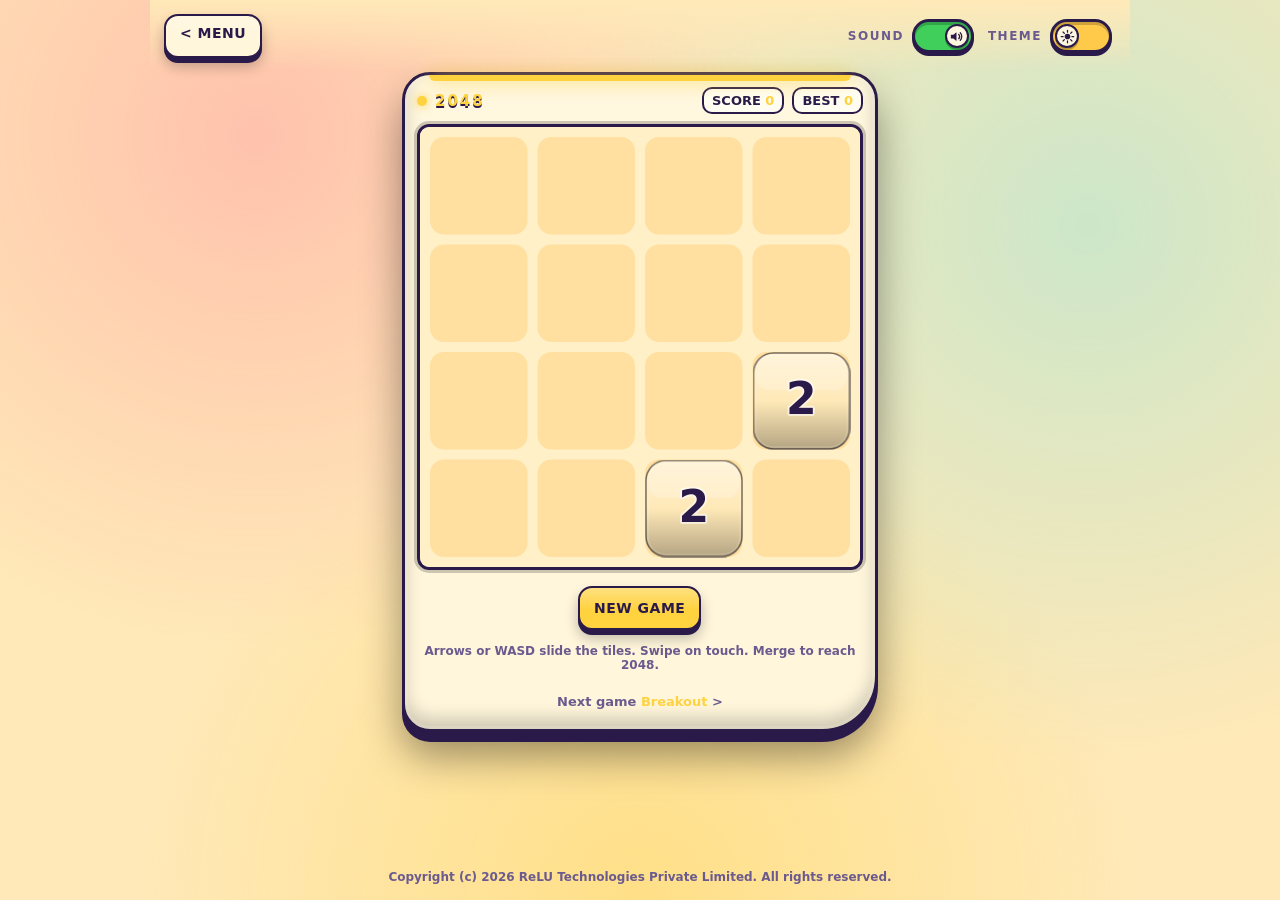
==== Games/2048/index.html @ 89dbf075 "Rebuild as Pixel Pocket: 10 games, smooth vector art, toggle switches - Replace Toy Box (Simon, RPS," ====
<!DOCTYPE html>
<!-- Copyright (c) 2026 ReLU Technologies Private Limited. All rights reserved. -->
<html lang="en" data-mode="night">
<head>
  <meta charset="UTF-8">
  <meta name="viewport" content="width=device-width, initial-scale=1.0">
  <meta name="description" content="2048 - a quick game in Pixel Pocket.">
  <title>2048 | Pixel Pocket</title>
  <link rel="icon" href="../../favicon.svg" type="image/svg+xml">
  <link rel="stylesheet" href="../../pixel.css">
</head>
<body>
  <a class="skip" href="#cv">Skip to game</a>
  <header class="bar">
    <a class="btn alt" href="../../index.html">&lt; Menu</a>
    <div class="bar-r"><button class="tgl" id="sound-btn" type="button" role="switch" aria-checked="true" aria-label="Sound"><span class="tgl-label">Sound</span><span class="tgl-track"><span class="tgl-knob"><svg class="i-on" viewBox="0 0 24 24" aria-hidden="true"><path d="M3 9v6h4l5 4V5L7 9H3z" fill="currentColor"/><path d="M15.5 8.5a5 5 0 0 1 0 7M18 6a8.5 8.5 0 0 1 0 12" fill="none" stroke="currentColor" stroke-width="2" stroke-linecap="round"/></svg><svg class="i-off" viewBox="0 0 24 24" aria-hidden="true"><path d="M3 9v6h4l5 4V5L7 9H3z" fill="currentColor"/><path d="M16 9l5 6M21 9l-5 6" fill="none" stroke="currentColor" stroke-width="2" stroke-linecap="round"/></svg></span></span></button><button class="tgl" id="mode-btn" type="button" role="switch" aria-checked="true" aria-label="Night mode"><span class="tgl-label">Theme</span><span class="tgl-track"><span class="tgl-knob"><svg class="i-on" viewBox="0 0 24 24" aria-hidden="true"><path d="M20 14.5A8.5 8.5 0 0 1 9.5 4a8.5 8.5 0 1 0 10.5 10.5z" fill="currentColor"/></svg><svg class="i-off" viewBox="0 0 24 24" aria-hidden="true"><circle cx="12" cy="12" r="4.5" fill="currentColor"/><path d="M12 2v3M12 19v3M2 12h3M19 12h3M4.9 4.9l2.1 2.1M17 17l2.1 2.1M4.9 19.1L7 17M17 7l2.1-2.1" stroke="currentColor" stroke-width="2" stroke-linecap="round"/></svg></span></span></button></div>
  </header>
  <main>
    <section class="handheld" style="--w:480px" aria-label="2048">
      <div class="hh-top"><h1 class="tag" style="margin:0;font-size:13px"><span class="led"></span>2048</h1><div class="hud"><span>Score <b id="sc">0</b></span><span>Best <b id="bs">0</b></span></div></div>
      <div class="screen">
        <canvas id="cv" width="440" height="440" role="img" aria-label="2048 board"></canvas>
        <div class="overlay" id="ov"><h2 id="ov-t">2048</h2><p id="ov-p">Good luck!</p></div>
      </div>
      <div class="hh-foot"><button class="btn" id="again" type="button">New game</button></div>
      <div class="pad" aria-label="Touch controls"><button class="btn u" data-k="ArrowUp" aria-label="Up">^</button><button class="btn l" data-k="ArrowLeft" aria-label="Left">&lt;</button><button class="btn r" data-k="ArrowRight" aria-label="Right">&gt;</button><button class="btn d" data-k="ArrowDown" aria-label="Down">v</button></div>
      <p class="help">Arrows or WASD slide the tiles. Swipe on touch. Merge to reach 2048.</p>
    </section>
  </main>
  <footer class="foot">Copyright (c) 2026 ReLU Technologies Private Limited. All rights reserved.</footer>
  <script src="../../pixel.js"></script>
  <script src="../../props.js"></script>
  <script src="game.js"></script>
</body>
</html>
---- pixel.css ----
/* Copyright (c) 2026 ReLU Technologies Private Limited. All rights reserved. */
/* Pixel Pocket - shared design system */
:root {
  --bg: #1a1033; --bg2: #241648; --panel: #2f1d5c; --ink: #fff4d6; --dim: #a99bd1;
  --screen: #0d0820; --line: #0a0618; --accent: #ffd23f; --accent-ink: #1a1033;
  --pink: #ff4f8b; --cyan: #35e0ff; --lime: #8cff5a; --orange: #ff9442;
  --font: "Trebuchet MS", "Segoe UI", system-ui, -apple-system, sans-serif;
}
:root[data-mode="day"] {
  --bg: #ffe9b8; --bg2: #ffd88a; --panel: #fff6dc; --ink: #2a1a4a; --dim: #6b5a8e;
  --screen: #fffdf2; --line: #2a1a4a; --accent-ink: #2a1a4a;
}
* { box-sizing: border-box; }
html { color-scheme: dark; }
:root[data-mode="day"] { color-scheme: light; }
body {
  margin: 0; min-height: 100vh; font-family: var(--font); font-weight: 700; color: var(--ink);
  background-color: var(--bg);
  
  display: flex; flex-direction: column; align-items: center;
}
a { color: inherit; }
.skip { position: absolute; left: -999px; } .skip:focus { left: 8px; top: 8px; background: var(--accent); color: var(--accent-ink); padding: 8px; z-index: 9; }
:focus-visible { outline: 3px dashed var(--cyan); outline-offset: 3px; }

.bar { width: 100%; max-width: 980px; display: flex; align-items: center; justify-content: space-between; gap: 10px; padding: 14px; }
.logo { text-decoration: none; font-size: 20px; letter-spacing: 2px; text-transform: uppercase; display: flex; align-items: center; gap: 10px; }
.logo i { width: 22px; height: 22px; background: var(--pink); box-shadow: 4px 4px 0 var(--line), inset -4px -4px 0 #0003, inset 4px 4px 0 #fff5; display: inline-block; }
.bar-r { display: flex; gap: 8px; }

/* chunky pixel button */
.btn {
  font: inherit; font-size: 14px; letter-spacing: 1px; text-transform: uppercase; cursor: pointer;
  color: var(--accent-ink); background: var(--accent); border: 3px solid var(--line); padding: 9px 14px;
  box-shadow: 0 5px 0 var(--line); transform: translateY(0); text-decoration: none; display: inline-block;
  min-height: 44px; transition: none;
}
.btn:hover { filter: brightness(1.1); }
.btn:active, .btn.on { transform: translateY(4px); box-shadow: 0 1px 0 var(--line); }
.btn.alt { background: var(--panel); color: var(--ink); }
.btn.sq { width: 44px; padding: 0; text-align: center; }

main { width: 100%; max-width: 980px; padding: 0 14px 24px; flex: 1; }
.foot { padding: 16px; font-size: 12px; color: var(--dim); text-align: center; }

/* handheld */
.handheld {
  margin: 0 auto; width: min(100%, var(--w, 560px)); background: var(--panel); border: 4px solid var(--line);
  padding: 14px; box-shadow: 8px 8px 0 var(--line), inset 0 0 0 4px #fff2;
  border-radius: 6px 6px 40px 6px;
}
.hh-top { display: flex; justify-content: space-between; align-items: center; gap: 8px; margin-bottom: 10px; flex-wrap: wrap; }
.tag { font-size: 13px; letter-spacing: 2px; text-transform: uppercase; display: flex; align-items: center; gap: 8px; }
.led { width: 10px; height: 10px; background: var(--lime); box-shadow: 0 0 8px var(--lime);  }
@keyframes blink { 50% { opacity: .35; } }
.hud { display: flex; gap: 8px; font-size: 13px; }
.hud span { background: var(--screen); border: 3px solid var(--line); padding: 4px 8px; text-transform: uppercase; }
.hud b { color: var(--accent); }
.screen { position: relative; background: var(--screen); border: 4px solid var(--line); display: flex; justify-content: center; }
.screen canvas { display: block; max-width: 100%; height: auto; touch-action: none; }
.hh-foot { display: flex; justify-content: center; gap: 12px; margin-top: 16px; flex-wrap: wrap; align-items: center; }
.help { text-align: center; font-size: 12px; color: var(--dim); margin: 14px 0 0; }

.overlay { position: absolute; inset: 0; background: #0009; display: flex; flex-direction: column; align-items: center; justify-content: center; gap: 10px; text-align: center; padding: 12px; color: #fff4d6; }
:root[data-mode="day"] .overlay { background: #fffdf2d9; color: #2a1a4a; }
.overlay[hidden] { display: none; }
.overlay h2 { margin: 0; font-size: 28px; letter-spacing: 3px; text-transform: uppercase; color: var(--accent); text-shadow: 3px 3px 0 var(--line); }
:root[data-mode="day"] .overlay h2 { color: var(--pink); }
.overlay p { margin: 0; font-size: 14px; }

/* d-pad */
.pad { display: none; grid-template: repeat(3, 56px) / repeat(3, 56px); gap: 4px; justify-content: center; margin-top: 16px; }
@media (pointer: coarse) { .pad { display: grid; } }
.pad .btn { padding: 0; font-size: 20px; min-height: 0; }
.pad .u { grid-area: 1/2; } .pad .l { grid-area: 2/1; } .pad .r { grid-area: 2/3; } .pad .d { grid-area: 3/2; }

/* hub */
.hero { text-align: center; padding: 10px 0 24px; }
.hero h1 { margin: 0; font-size: clamp(34px, 8vw, 64px); letter-spacing: 4px; text-transform: uppercase; color: var(--accent); text-shadow: 4px 4px 0 var(--pink), 8px 8px 0 var(--line); line-height: 1.05; }
.hero p { margin: 22px auto 0; max-width: 480px; color: var(--dim); font-size: 15px; }
.carts { list-style: none; padding: 0; margin: 0; display: grid; grid-template-columns: repeat(auto-fit, minmax(260px, 1fr)); gap: 24px; }
.cart {
  display: block; text-decoration: none; background: var(--c); color: #1a1033; border: 4px solid var(--line);
  padding: 12px; box-shadow: 8px 8px 0 var(--line); position: relative; clip-path: none;
  border-radius: 4px 4px 0 0; 
}
.cart:hover, .cart:focus-visible { transform: translate(-4px, -6px); box-shadow: 12px 14px 0 var(--line); }
.cart:active { transform: translate(4px, 4px); box-shadow: 4px 4px 0 var(--line); }
.cart .art { background: #1a1033; border: 4px solid var(--line); height: 110px; display: flex; align-items: center; justify-content: center; }
.cart .art canvas { width: 96px; height: 96px; }
.cart h2 { margin: 12px 0 2px; font-size: 20px; text-transform: uppercase; letter-spacing: 2px; }
.cart p { margin: 0; font-size: 13px; font-weight: 700; opacity: .85; }
.cart .score { margin-top: 10px; display: inline-block; background: #1a1033; color: var(--c); padding: 3px 8px; font-size: 12px; text-transform: uppercase; }
.cart::after { content: ""; display: block; height: 10px; margin: 10px -12px -12px; background: repeating-linear-gradient(90deg, var(--line) 0 6px, transparent 6px 12px); opacity: .5; }

@media (prefers-reduced-motion: reduce) { .led { animation: none; } .cart { transition: none; } }


/* ---- smooth, lively skin (overrides the chunky base) ---- */
body::before { content: ""; position: fixed; inset: 0; z-index: -1; pointer-events: none; transform: translateZ(0); background: radial-gradient(circle at 20% 15%, #ff4f8b33, transparent 40%), radial-gradient(circle at 85% 25%, #35e0ff2e, transparent 42%), radial-gradient(circle at 50% 100%, #ffd23f26, transparent 45%); }
body { background-image: none; image-rendering: auto; }
/* day */
:root[data-mode="day"] body::before { background: radial-gradient(circle at 20% 15%, #ff4f8b40, transparent 40%), radial-gradient(circle at 85% 25%, #35e0ff40, transparent 42%), radial-gradient(circle at 50% 100%, #ffd23f66, transparent 45%); }
.btn { border-radius: 14px; border-width: 2px; box-shadow: 0 5px 0 var(--line), 0 8px 14px #0004; font-weight: 800; letter-spacing: .5px; background-image: linear-gradient(180deg, #ffffff55, #ffffff00 55%); transition: transform .08s, filter .15s; }
.btn.alt { background-image: linear-gradient(180deg, #ffffff22, #ffffff00 55%); }
.btn:active, .btn.on { transform: translateY(4px); box-shadow: 0 1px 0 var(--line); }
.logo i { border-radius: 8px; box-shadow: 0 3px 0 var(--line), inset 0 -4px 0 #0003, inset 0 3px 0 #fff6; }
.handheld { border-radius: 28px 28px 56px 28px; border-width: 3px; box-shadow: 0 10px 0 var(--line), 0 24px 40px #0006, inset 0 0 0 3px #fff2, inset 0 -10px 18px #0003; background-image: linear-gradient(180deg, #ffffff18, #ffffff00 30%); animation: rise .45s cubic-bezier(.2,1.3,.4,1) both; }
@keyframes rise { from { transform: translateY(24px) scale(.97); opacity: 0; } to { transform: none; opacity: 1; } }
.hud span { border-radius: 10px; border-width: 2px; }
.screen { border-radius: 16px; border-width: 4px; overflow: hidden; box-shadow: inset 0 0 24px #0008; }
.screen canvas { image-rendering: auto; }
.led { border-radius: 50%; animation: pulse 1.6s ease-in-out infinite; }
@keyframes pulse { 50% { opacity: .45; transform: scale(.85); } }
.overlay { backdrop-filter: none; border-radius: 12px; animation: fade .2s ease both; }
@keyframes fade { from { opacity: 0; } to { opacity: 1; } }
.overlay h2 { text-shadow: 0 3px 0 var(--line), 0 6px 12px #0006; animation: wob 1.2s ease-in-out infinite alternate; }
@keyframes wob { from { transform: translateY(0) rotate(-1.5deg); } to { transform: translateY(-5px) rotate(1.5deg); } }
.hero h1 { text-shadow: 0 4px 0 var(--pink), 0 8px 0 var(--line), 0 18px 28px #0005; animation: bob 2.4s ease-in-out infinite alternate; }
@keyframes bob { from { transform: translateY(0) rotate(-1deg); } to { transform: translateY(-8px) rotate(1deg); } }
.cart { border-radius: 22px 22px 14px 14px; border-width: 3px; box-shadow: 0 8px 0 var(--line), 0 16px 24px #0004; transition: transform .18s cubic-bezier(.2,1.4,.4,1), box-shadow .18s; background-image: linear-gradient(180deg, #ffffff40, #ffffff00 45%); }
.cart:hover, .cart:focus-visible { transform: translateY(-8px) rotate(-.6deg); box-shadow: 0 14px 0 var(--line), 0 26px 32px #0005; }
.cart:active { transform: translateY(3px); box-shadow: 0 3px 0 var(--line); }
.cart .art { border-radius: 14px; border-width: 3px; background: radial-gradient(circle at 50% 40%, #4a2c92, #160b34); }
.cart .art::before { display: none; }
.cart .art canvas { width: 96px; height: 96px; image-rendering: auto; animation: hop 1.2s ease-in-out infinite alternate; }
.carts li:nth-child(even) .art canvas { animation-delay: .6s; }
@keyframes hop { from { transform: translateY(4px) scale(.96); } to { transform: translateY(-5px) scale(1.04); } }
.cart:hover .art canvas { animation-duration: .35s; }
.cart::before { border-radius: 8px; content: "PLAY"; }
.cart::after { display: none; }
.cart .score { border-radius: 10px; padding: 3px 10px; }
.carts li { animation: rise .5s cubic-bezier(.2,1.3,.4,1) both; }
.carts li:nth-child(n) { animation-delay: calc(var(--i, 0) * 45ms); }
.pad .btn { border-radius: 50%; }
@media (prefers-reduced-motion: reduce) { .handheld, .hero h1, .carts li, .cart .art canvas, .overlay h2, .led { animation: none; } .cart { transition: none; } }

/* ---- performance ---- */
.hero h1 { animation: none; will-change: auto; }
.hero h1 span { display: inline-block; }
.cart, .handheld, .btn { contain: layout style; }
.cart { will-change: transform; }
.cart .art canvas { will-change: transform; }
.carts li { animation-fill-mode: backwards; }
@media (max-width: 700px) { .cart .art canvas { animation: none; } .handheld { box-shadow: 0 6px 0 var(--line); } }

/* ---- design pass: accent per game, hierarchy, polish ---- */
.handheld { --c: var(--accent); position: relative; }
.handheld::before { content: ""; position: absolute; left: 24px; right: 24px; top: 0; height: 6px; border-radius: 0 0 8px 8px; background: var(--c); box-shadow: 0 0 18px var(--c); }
.hh-top .tag { color: var(--c); text-shadow: 0 2px 0 var(--line); font-size: 15px !important; }
.hh-top .led { background: var(--c); box-shadow: 0 0 10px var(--c); }
.hud b { font-variant-numeric: tabular-nums; min-width: 1ch; display: inline-block; }
.next { display: block; text-align: center; margin: 14px auto 0; font-size: 13px; color: var(--dim); text-decoration: none; padding: 8px 12px; border-radius: 12px; }
.next b { color: var(--c); }
.next:hover, .next:focus-visible { background: #ffffff14; }
.overlay { background: radial-gradient(circle at 50% 45%, #0b0620cc, #0b0620ee); }
:root[data-mode="day"] .overlay { background: radial-gradient(circle at 50% 45%, #fffdf2e6, #fff3d4f2); }
.overlay .btn { margin-top: 6px; padding: 12px 28px; font-size: 16px; }
.hero { padding: 18px 0 30px; }
.hero h1 { letter-spacing: 6px; }
.hero p { font-size: 17px; line-height: 1.5; }
.hero::after { content: ""; display: block; width: 120px; height: 6px; margin: 26px auto 0; border-radius: 6px; background: linear-gradient(90deg, var(--pink), var(--accent), var(--cyan), var(--lime)); }
.carts { gap: 28px 24px; counter-reset: cart; }
.cart { counter-increment: cart; }
.cart h2 { font-size: 21px; letter-spacing: 1px; margin-top: 14px; }
.cart p { min-height: 2.6em; line-height: 1.3; }
.cart .score { margin-top: 4px; }
.cart > .art::after { content: "#" counter(cart, decimal-leading-zero); position: absolute; left: 8px; top: 6px; font-size: 11px; font-weight: 800; letter-spacing: 1px; color: #fff9; }
.bar { position: sticky; top: 0; z-index: 5; background: linear-gradient(180deg, var(--bg), transparent); }
.btn:focus-visible, .cart:focus-visible { outline-offset: 4px; }
@media (max-width: 520px) { .hero h1 { letter-spacing: 3px; } .hud { flex-wrap: wrap; } .bar { padding: 10px; } }

/* ---- toggle switches ---- */
.tgl { display: inline-flex; align-items: center; gap: 8px; background: none; border: 0; padding: 4px; font: inherit; color: var(--ink); cursor: pointer; min-height: 44px; border-radius: 999px; -webkit-tap-highlight-color: transparent; }
.tgl-label { font-size: 12px; font-weight: 800; letter-spacing: 1.5px; text-transform: uppercase; color: var(--dim); }
.tgl-track { position: relative; width: 62px; height: 34px; flex: none; border-radius: 999px; border: 3px solid var(--line); background: #6b5a8e; box-shadow: inset 0 3px 0 #0003, 0 3px 0 var(--line); transition: background .25s; }
.tgl[aria-checked="true"] .tgl-track { background: var(--c2, var(--lime)); }
#mode-btn { --c2: #6a4bd6; }
:root[data-mode="day"] #mode-btn .tgl-track { background: #ffc94a; }
#sound-btn { --c2: #3fcf5a; }
.tgl-knob { position: absolute; top: 2px; left: 2px; width: 24px; height: 24px; border-radius: 50%; background: #fff6e0; border: 2px solid var(--line); box-shadow: 0 2px 0 #0004; display: grid; place-items: center; color: #2a1a4a; transition: transform .28s cubic-bezier(.3,1.6,.5,1); }
.tgl[aria-checked="true"] .tgl-knob { transform: translateX(28px); }
.tgl-knob svg { width: 15px; height: 15px; grid-area: 1 / 1; }
.tgl .i-off { display: block; } .tgl .i-on { display: none; }
.tgl[aria-checked="true"] .i-on { display: block; } .tgl[aria-checked="true"] .i-off { display: none; }
.tgl:active .tgl-knob { width: 28px; }
.tgl[aria-checked="true"]:active .tgl-knob { transform: translateX(24px); }
.tgl:hover .tgl-track { filter: brightness(1.1); }
.tgl:focus-visible { outline: 3px dashed var(--cyan); outline-offset: 2px; }
.bar-r { gap: 6px; align-items: center; }
@media (max-width: 520px) { .tgl-label { display: none; } }
@media (prefers-reduced-motion: reduce) { .tgl-knob, .tgl-track { transition: none; } }

/* ---- one console, one screen: the console hugs the game ---- */
.handheld { width: fit-content; max-width: 100%; min-width: 0; padding: 12px; display: flex; flex-direction: column; align-items: center; }
.handheld > * { max-width: 100%; }
.hh-top, .hh-foot, .help, .pad, .next { width: 0; min-width: 100%; }
.hh-top { margin-bottom: 10px; }
.screen { width: fit-content; max-width: 100%; border-width: 3px; border-radius: 12px; background: transparent; box-shadow: inset 0 0 0 1px #fff2, 0 0 0 3px #0003; }
.screen canvas { display: block; max-width: 100%; height: auto; border-radius: 9px; }
.overlay { border-radius: 9px; }
.screen::after { display: none; }
.hh-top { gap: 6px 10px; }
.hud { flex-wrap: wrap; }
.screen canvas { max-width: calc(100vw - 72px); }
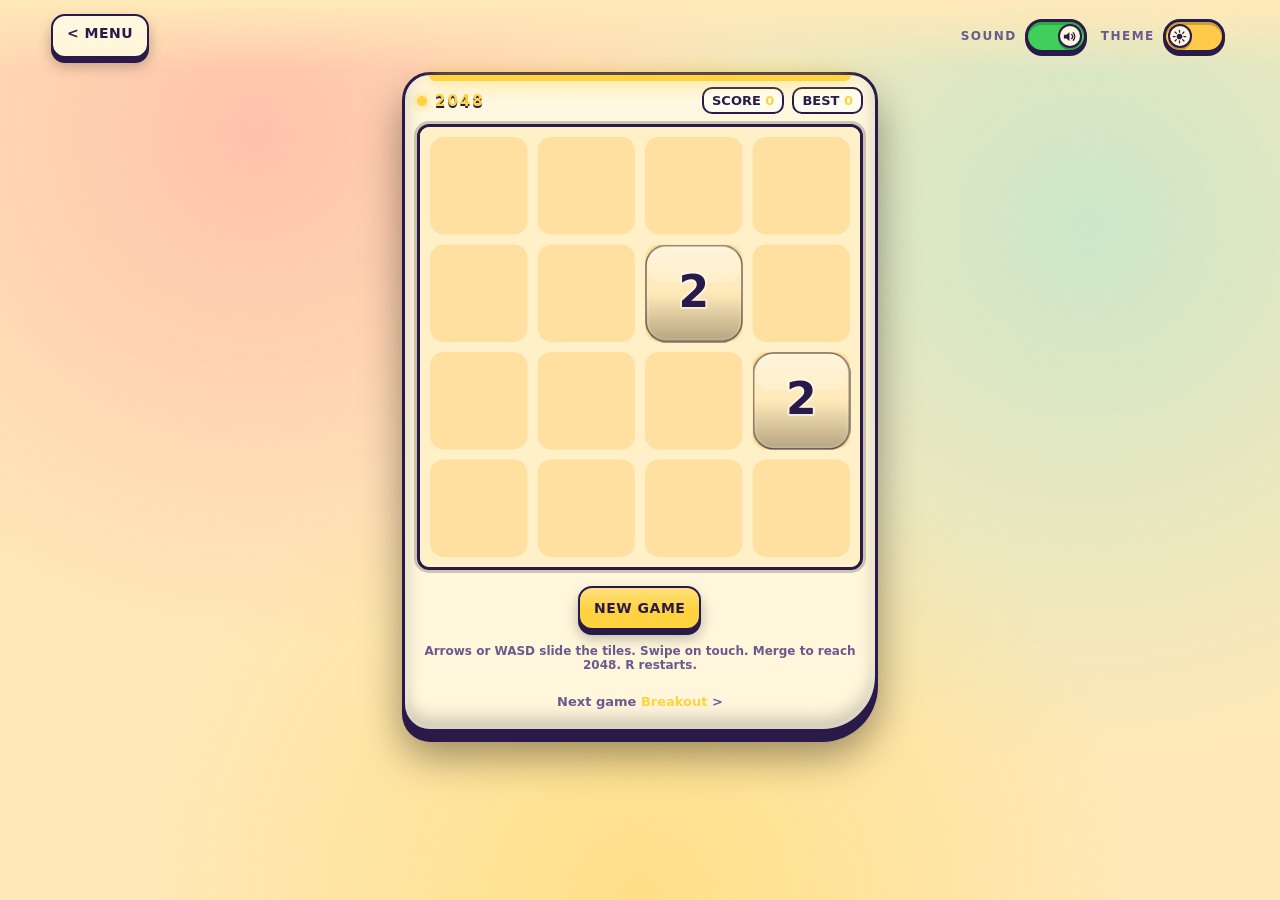
==== commit 9635aaad: "Add full keyboard access, remove company notices and footer - Whack-a-Mole: number keys match the 3x" ====
--- a/Games/2048/index.html
+++ b/Games/2048/index.html
@@ -1,5 +1,4 @@
 <!DOCTYPE html>
-<!-- Copyright (c) 2026 ReLU Technologies Private Limited. All rights reserved. -->
 <html lang="en" data-mode="night">
 <head>
   <meta charset="UTF-8">
@@ -24,10 +23,9 @@
       </div>
       <div class="hh-foot"><button class="btn" id="again" type="button">New game</button></div>
       <div class="pad" aria-label="Touch controls"><button class="btn u" data-k="ArrowUp" aria-label="Up">^</button><button class="btn l" data-k="ArrowLeft" aria-label="Left">&lt;</button><button class="btn r" data-k="ArrowRight" aria-label="Right">&gt;</button><button class="btn d" data-k="ArrowDown" aria-label="Down">v</button></div>
-      <p class="help">Arrows or WASD slide the tiles. Swipe on touch. Merge to reach 2048.</p>
+      <p class="help">Arrows or WASD slide the tiles. Swipe on touch. Merge to reach 2048. R restarts.</p>
     </section>
   </main>
-  <footer class="foot">Copyright (c) 2026 ReLU Technologies Private Limited. All rights reserved.</footer>
   <script src="../../pixel.js"></script>
   <script src="../../props.js"></script>
   <script src="game.js"></script>
--- a/pixel.css
+++ b/pixel.css
@@ -1,4 +1,3 @@
-/* Copyright (c) 2026 ReLU Technologies Private Limited. All rights reserved. */
 /* Pixel Pocket - shared design system */
 :root {
   --bg: #1a1033; --bg2: #241648; --panel: #2f1d5c; --ink: #fff4d6; --dim: #a99bd1;
@@ -23,7 +22,7 @@
 .skip { position: absolute; left: -999px; } .skip:focus { left: 8px; top: 8px; background: var(--accent); color: var(--accent-ink); padding: 8px; z-index: 9; }
 :focus-visible { outline: 3px dashed var(--cyan); outline-offset: 3px; }
 
-.bar { width: 100%; max-width: 980px; display: flex; align-items: center; justify-content: space-between; gap: 10px; padding: 14px; }
+.bar { width: 100%; display: flex; align-items: center; justify-content: space-between; gap: 10px; padding: 14px clamp(14px, 4vw, 56px); }
 .logo { text-decoration: none; font-size: 20px; letter-spacing: 2px; text-transform: uppercase; display: flex; align-items: center; gap: 10px; }
 .logo i { width: 22px; height: 22px; background: var(--pink); box-shadow: 4px 4px 0 var(--line), inset -4px -4px 0 #0003, inset 4px 4px 0 #fff5; display: inline-block; }
 .bar-r { display: flex; gap: 8px; }
@@ -40,8 +39,7 @@
 .btn.alt { background: var(--panel); color: var(--ink); }
 .btn.sq { width: 44px; padding: 0; text-align: center; }
 
-main { width: 100%; max-width: 980px; padding: 0 14px 24px; flex: 1; }
-.foot { padding: 16px; font-size: 12px; color: var(--dim); text-align: center; }
+main { width: 100%; padding: 0 clamp(14px, 4vw, 56px) 24px; flex: 1; }
 
 /* handheld */
 .handheld {
@@ -160,12 +158,10 @@
 .hero h1 { letter-spacing: 6px; }
 .hero p { font-size: 17px; line-height: 1.5; }
 .hero::after { content: ""; display: block; width: 120px; height: 6px; margin: 26px auto 0; border-radius: 6px; background: linear-gradient(90deg, var(--pink), var(--accent), var(--cyan), var(--lime)); }
-.carts { gap: 28px 24px; counter-reset: cart; }
-.cart { counter-increment: cart; }
+.carts { gap: 28px 24px; }
 .cart h2 { font-size: 21px; letter-spacing: 1px; margin-top: 14px; }
 .cart p { min-height: 2.6em; line-height: 1.3; }
 .cart .score { margin-top: 4px; }
-.cart > .art::after { content: "#" counter(cart, decimal-leading-zero); position: absolute; left: 8px; top: 6px; font-size: 11px; font-weight: 800; letter-spacing: 1px; color: #fff9; }
 .bar { position: sticky; top: 0; z-index: 5; background: linear-gradient(180deg, var(--bg), transparent); }
 .btn:focus-visible, .cart:focus-visible { outline-offset: 4px; }
 @media (max-width: 520px) { .hero h1 { letter-spacing: 3px; } .hud { flex-wrap: wrap; } .bar { padding: 10px; } }
@@ -203,3 +199,10 @@
 .hh-top { gap: 6px 10px; }
 .hud { flex-wrap: wrap; }
 .screen canvas { max-width: calc(100vw - 72px); }
+
+/* ---- keyboard access ---- */
+.sr { position: absolute; width: 1px; height: 1px; overflow: hidden; clip: rect(0 0 0 0); white-space: nowrap; }
+.screen canvas:focus { outline: none; }
+.screen canvas:focus-visible { outline: 4px solid var(--c, var(--accent)); outline-offset: -6px; }
+.kbd-hint { margin: 10px auto 0; font-size: 13px; color: var(--dim); }
+.kbd-hint kbd { font: inherit; font-size: 11px; font-weight: 800; padding: 2px 7px; border: 2px solid var(--line); border-radius: 7px; background: var(--panel); color: var(--ink); box-shadow: 0 2px 0 var(--line); }
